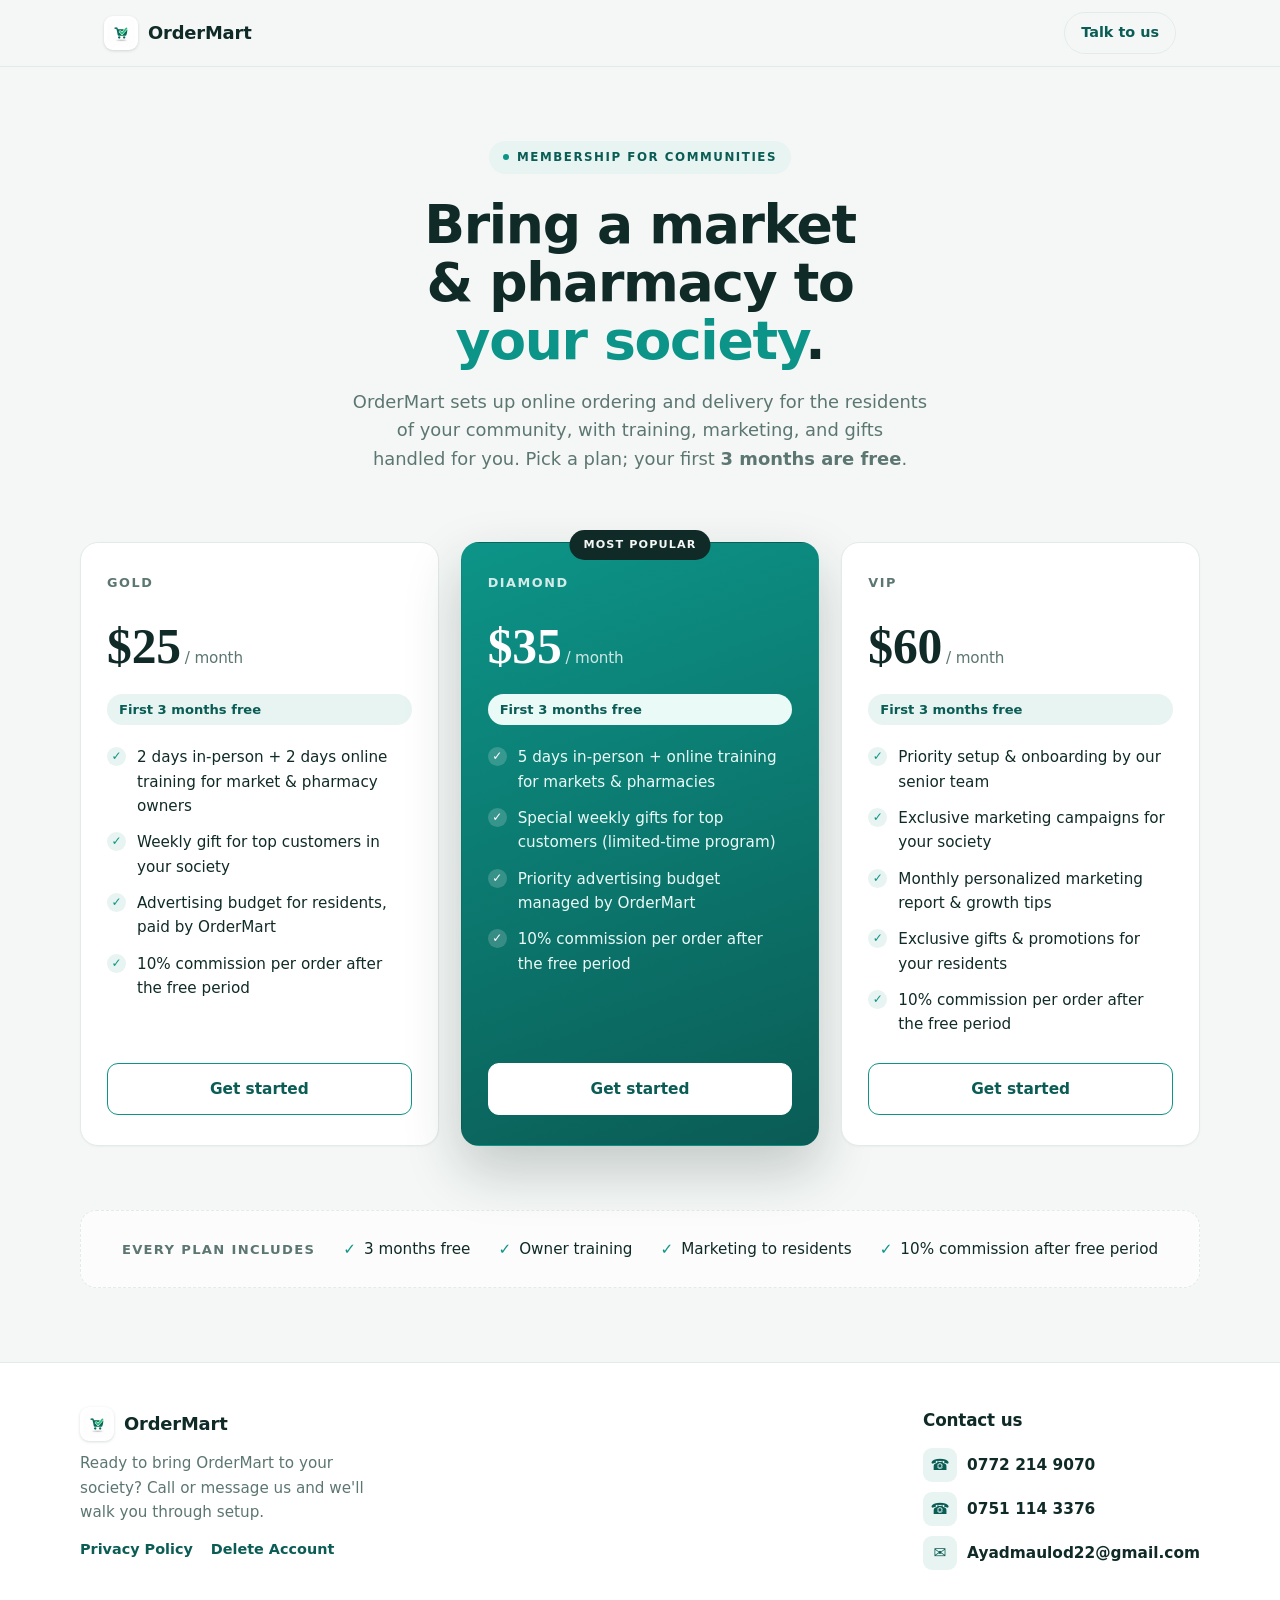
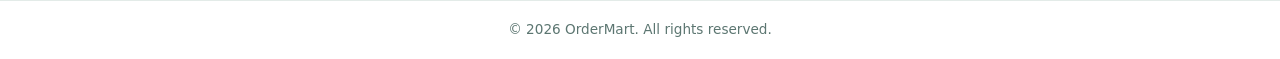
==== index.html @ f2f87ff2 "OrderMart website: homepage, privacy, account-deletion, SEO (sitemap, robots, Search Console tag) Co" ====
<!DOCTYPE html>
<html lang="en">
<head>
  <meta charset="UTF-8" />
  <meta name="viewport" content="width=device-width, initial-scale=1.0" />
  <meta name="google-site-verification" content="M1gVbE8zX278JZITqhYpVYBJbzsmgFXSFeLv3erfQag" />
  <title>OrderMart — Pharmacy &amp; Market Delivery in 20-30 Minutes</title>
  <meta name="description" content="OrderMart brings your local market and pharmacy together in one app, delivered to your door in 20 to 30 minutes. Membership plans for communities, first 3 months free." />
  <meta name="theme-color" content="#0d9488" />
  <link rel="canonical" href="./" />
  <link rel="icon" type="image/png" href="logo.png" />
  <link rel="apple-touch-icon" href="logo.png" />

  <!-- Open Graph / social -->
  <meta property="og:type" content="website" />
  <meta property="og:site_name" content="OrderMart" />
  <meta property="og:title" content="OrderMart — Pharmacy &amp; Market Delivery in 20-30 Minutes" />
  <meta property="og:description" content="Your local market and pharmacy, delivered to your door in 20 to 30 minutes. Membership plans for communities, first 3 months free." />
  <meta property="og:image" content="logo.png" />
  <meta name="twitter:card" content="summary" />

  <link rel="stylesheet" href="style.css" />

  <!-- Structured data: helps Google + AI search engines understand the brand -->
  <script type="application/ld+json">
  {
    "@context": "https://schema.org",
    "@type": "Organization",
    "name": "OrderMart",
    "description": "Order from your local market and pharmacy with fast 20-30 minute delivery to your community.",
    "logo": "logo.png",
    "email": "Ayadmaulod22@gmail.com",
    "telephone": ["+9647722149070", "+9647511143376"],
    "areaServed": "IQ"
  }
  </script>
</head>
<body>
  <header class="topbar">
    <div class="wrap row">
      <div class="brand"><img class="mark" src="logo.png" alt="OrderMart logo" /> OrderMart</div>
      <a class="nav-cta" href="#contact">Talk to us</a>
    </div>
  </header>

  <main>
    <section class="hero wrap">
      <span class="eyebrow"><span class="dot"></span> Membership for communities</span>
      <h1>Bring a market &amp; pharmacy to <span class="accent">your society</span>.</h1>
      <p class="lede">OrderMart sets up online ordering and delivery for the residents of your community, with training, marketing, and gifts handled for you. Pick a plan; your first <strong>3 months are free</strong>.</p>
    </section>

    <section class="pricing wrap">
      <div class="grid">

        <article class="card reveal">
          <span class="tier">Gold</span>
          <div class="price"><span class="amount">$25</span> <span class="per">/ month</span></div>
          <span class="free">First 3 months free</span>
          <ul>
            <li>2 days in-person + 2 days online training for market &amp; pharmacy owners</li>
            <li>Weekly gift for top customers in your society</li>
            <li>Advertising budget for residents, paid by OrderMart</li>
            <li>10% commission per order after the free period</li>
          </ul>
          <a class="cta" href="#contact">Get started</a>
        </article>

        <article class="card featured reveal">
          <span class="badge">Most popular</span>
          <span class="tier">Diamond</span>
          <div class="price"><span class="amount">$35</span> <span class="per">/ month</span></div>
          <span class="free">First 3 months free</span>
          <ul>
            <li>5 days in-person + online training for markets &amp; pharmacies</li>
            <li>Special weekly gifts for top customers (limited-time program)</li>
            <li>Priority advertising budget managed by OrderMart</li>
            <li>10% commission per order after the free period</li>
          </ul>
          <a class="cta" href="#contact">Get started</a>
        </article>

        <article class="card reveal">
          <span class="tier">VIP</span>
          <div class="price"><span class="amount">$60</span> <span class="per">/ month</span></div>
          <span class="free">First 3 months free</span>
          <ul>
            <li>Priority setup &amp; onboarding by our senior team</li>
            <li>Exclusive marketing campaigns for your society</li>
            <li>Monthly personalized marketing report &amp; growth tips</li>
            <li>Exclusive gifts &amp; promotions for your residents</li>
            <li>10% commission per order after the free period</li>
          </ul>
          <a class="cta" href="#contact">Get started</a>
        </article>

      </div>
    </section>

    <section class="includes wrap">
      <div class="includes-inner reveal">
        <span class="label">Every plan includes</span>
        <span class="item"><span class="tick">&#10003;</span> 3 months free</span>
        <span class="item"><span class="tick">&#10003;</span> Owner training</span>
        <span class="item"><span class="tick">&#10003;</span> Marketing to residents</span>
        <span class="item"><span class="tick">&#10003;</span> 10% commission after free period</span>
      </div>
    </section>
  </main>

  <footer id="contact">
    <div class="wrap frow">
      <div class="foot-brand">
        <div class="brand"><img class="mark" src="logo.png" alt="OrderMart logo" /> OrderMart</div>
        <p>Ready to bring OrderMart to your society? Call or message us and we'll walk you through setup.</p>
        <div class="foot-links">
          <a href="privacy.html">Privacy Policy</a>
          <a href="delete-account.html">Delete Account</a>
        </div>
      </div>
      <div>
        <h3>Contact us</h3>
        <div class="contact-list">
          <span class="cline"><span class="cico">&#9742;</span> <a href="tel:+9647722149070">0772 214 9070</a></span>
          <span class="cline"><span class="cico">&#9742;</span> <a href="tel:+9647511143376">0751 114 3376</a></span>
          <span class="cline"><span class="cico">&#9993;</span> <a href="mailto:Ayadmaulod22@gmail.com">Ayadmaulod22@gmail.com</a></span>
        </div>
      </div>
    </div>
    <div class="copyright">&copy; 2026 OrderMart. All rights reserved.</div>
  </footer>

  <script src="script.js"></script>
</body>
</html>
---- style.css ----
:root {
  --bg: #f4f7f5;
  --surface: #ffffff;
  --ink: #102b27;
  --muted: #5c7671;
  --line: #e3ebe8;
  --brand: #0d9488;
  --brand-deep: #0a5c55;
  --brand-soft: #e7f4f1;
  --shadow: 16, 43, 39;
  --font-sans: system-ui, -apple-system, "Segoe UI", Roboto, Helvetica, Arial, sans-serif;
  --font-serif: Georgia, "Times New Roman", serif;
}
@media (prefers-color-scheme: dark) {
  :root {
    --bg: #0b1815; --surface: #12231f; --ink: #e9f2ef; --muted: #93aaa4;
    --line: #21362f; --brand: #2dd4bf; --brand-deep: #5eead4; --brand-soft: #14312b; --shadow: 0,0,0;
  }
}

* { box-sizing: border-box; }
html { scroll-behavior: smooth; }
body {
  margin: 0; background: var(--bg); color: var(--ink);
  font-family: var(--font-sans); line-height: 1.6; -webkit-font-smoothing: antialiased;
}
a { color: inherit; text-decoration: none; }
.wrap { width: 100%; max-width: 1120px; margin: 0 auto; padding: 0 24px; }

.topbar {
  position: sticky; top: 0; z-index: 20;
  background: color-mix(in srgb, var(--bg) 86%, transparent);
  backdrop-filter: blur(10px); border-bottom: 1px solid var(--line);
}
.topbar .row { display: flex; align-items: center; justify-content: space-between; height: 66px; }
.brand { display: flex; align-items: center; gap: 10px; font-weight: 800; font-size: 1.12rem; letter-spacing: -0.01em; }
.brand .mark {
  width: 34px; height: 34px; border-radius: 9px; flex: 0 0 auto;
  background: #fff; padding: 3px; object-fit: contain; box-shadow: 0 1px 3px rgba(var(--shadow), .16);
}
.topbar .nav-cta {
  font-weight: 600; font-size: .9rem; color: var(--brand-deep);
  border: 1px solid var(--line); padding: 8px 16px; border-radius: 999px; transition: border-color .2s, background .2s;
}
.topbar .nav-cta:hover { border-color: var(--brand); background: var(--brand-soft); }

.hero { text-align: center; padding: 74px 0 20px; }
.eyebrow {
  display: inline-flex; align-items: center; gap: 8px;
  font-size: .74rem; font-weight: 700; letter-spacing: .13em; text-transform: uppercase;
  color: var(--brand-deep); background: var(--brand-soft); padding: 7px 14px; border-radius: 999px; margin-bottom: 22px;
}
.eyebrow .dot { width: 6px; height: 6px; border-radius: 50%; background: var(--brand); }
.hero h1 {
  font-size: clamp(2.1rem, 5vw, 3.35rem); line-height: 1.08; letter-spacing: -0.025em;
  font-weight: 800; margin: 0 auto 18px; max-width: 15ch; text-wrap: balance;
}
.hero h1 .accent { color: var(--brand); }
.hero p.lede { font-size: 1.12rem; color: var(--muted); max-width: 56ch; margin: 0 auto; text-wrap: balance; }

.pricing { padding: 48px 0 24px; }
.grid { display: grid; grid-template-columns: repeat(3, 1fr); gap: 22px; align-items: stretch; }
.card {
  position: relative; background: var(--surface); border: 1px solid var(--line);
  border-radius: 18px; padding: 30px 26px; display: flex; flex-direction: column;
  box-shadow: 0 1px 2px rgba(var(--shadow), .04);
  transition: transform .25s ease, box-shadow .25s ease, border-color .25s ease;
}
.card:hover { transform: translateY(-6px); box-shadow: 0 18px 40px rgba(var(--shadow), .12); }
.card .tier { font-size: .8rem; font-weight: 700; letter-spacing: .12em; text-transform: uppercase; color: var(--muted); }
.card .price { font-family: var(--font-serif); font-weight: 700; margin: 14px 0 2px; letter-spacing: -0.01em; }
.card .price .amount { font-size: 3.1rem; color: var(--ink); font-variant-numeric: tabular-nums; }
.card .price .per { font-family: var(--font-sans); font-size: .95rem; font-weight: 500; color: var(--muted); }
.card .free {
  display: inline-block; margin: 6px 0 20px; font-size: .82rem; font-weight: 700;
  color: var(--brand-deep); background: var(--brand-soft); padding: 5px 12px; border-radius: 999px;
}
.card ul { list-style: none; margin: 0 0 26px; padding: 0; display: flex; flex-direction: column; gap: 12px; }
.card li { position: relative; padding-left: 30px; font-size: .95rem; color: var(--ink); }
.card li::before { content: ""; position: absolute; left: 0; top: 2px; width: 19px; height: 19px; border-radius: 50%; background: var(--brand-soft); }
.card li::after { content: "\2713"; position: absolute; left: 0; top: 2px; width: 19px; height: 19px; display: grid; place-items: center; font-size: 12px; font-weight: 800; color: var(--brand); }
.card .cta {
  margin-top: auto; text-align: center; font-weight: 700; font-size: .96rem;
  padding: 13px 18px; border-radius: 11px; border: 1px solid var(--brand);
  color: var(--brand-deep); background: transparent; transition: background .2s, color .2s, transform .1s;
}
.card .cta:hover { background: var(--brand-soft); }
.card .cta:active { transform: translateY(1px); }

.card.featured {
  background: linear-gradient(160deg, var(--brand), var(--brand-deep));
  border-color: transparent; color: #eafaf7; transform: translateY(-10px);
  box-shadow: 0 24px 55px rgba(var(--shadow), .22);
}
.card.featured:hover { transform: translateY(-16px); }
.card.featured .tier { color: rgba(255,255,255,.82); }
.card.featured .price .amount { color: #fff; }
.card.featured .price .per { color: rgba(255,255,255,.8); }
.card.featured .free { color: #0a5c55; background: #eafaf7; }
.card.featured li { color: #eafaf7; }
.card.featured li::before { background: rgba(255,255,255,.18); }
.card.featured li::after { color: #fff; }
.card.featured .cta { background: #fff; color: var(--brand-deep); border-color: #fff; }
.card.featured .cta:hover { background: #eafaf7; }
.badge {
  position: absolute; top: -13px; left: 50%; transform: translateX(-50%);
  background: var(--ink); color: var(--bg); font-size: .7rem; font-weight: 800;
  letter-spacing: .1em; text-transform: uppercase; padding: 6px 14px; border-radius: 999px; white-space: nowrap;
}

.includes { padding: 40px 0 10px; }
.includes-inner {
  border: 1px dashed var(--line); border-radius: 16px; padding: 26px 28px;
  display: flex; flex-wrap: wrap; align-items: center; gap: 14px 28px; justify-content: center;
  background: color-mix(in srgb, var(--surface) 60%, transparent);
}
.includes-inner .label { font-weight: 700; color: var(--muted); font-size: .82rem; letter-spacing: .1em; text-transform: uppercase; }
.includes-inner .item { display: inline-flex; align-items: center; gap: 8px; font-size: .95rem; color: var(--ink); }
.includes-inner .item .tick { color: var(--brand); font-weight: 800; }

footer { margin-top: 64px; background: var(--surface); border-top: 1px solid var(--line); }
footer .frow { display: flex; flex-wrap: wrap; gap: 30px; justify-content: space-between; padding: 44px 0 30px; }
footer h3 { font-size: 1.05rem; margin: 0 0 14px; letter-spacing: -0.01em; }
footer .contact-list { display: flex; flex-direction: column; gap: 10px; }
footer .cline { display: inline-flex; align-items: center; gap: 10px; color: var(--muted); font-size: .96rem; }
footer .cline a { color: var(--ink); font-weight: 600; }
footer .cline a:hover { color: var(--brand); }
footer .cico { width: 34px; height: 34px; border-radius: 9px; flex: 0 0 auto; display: grid; place-items: center; background: var(--brand-soft); color: var(--brand-deep); }
footer .foot-brand { max-width: 320px; }
footer .foot-brand p { color: var(--muted); font-size: .95rem; margin: 10px 0 0; }
footer .foot-links { display: flex; gap: 18px; margin-top: 14px; font-size: .9rem; }
footer .foot-links a { color: var(--brand-deep); font-weight: 600; }
footer .foot-links a:hover { text-decoration: underline; }
.copyright { border-top: 1px solid var(--line); padding: 18px 0; text-align: center; color: var(--muted); font-size: .85rem; }

@media (max-width: 860px) {
  .grid { grid-template-columns: 1fr; max-width: 440px; margin: 0 auto; }
  .card.featured { transform: none; }
  .card.featured:hover { transform: translateY(-6px); }
  .hero { padding-top: 54px; }
}
@media (prefers-reduced-motion: reduce) { * { transition: none !important; animation: none !important; } }

.reveal { opacity: 0; transform: translateY(22px); transition: opacity .6s ease, transform .6s ease; }
.reveal.in { opacity: 1; transform: none; }
:focus-visible { outline: 2px solid var(--brand); outline-offset: 3px; border-radius: 4px; }
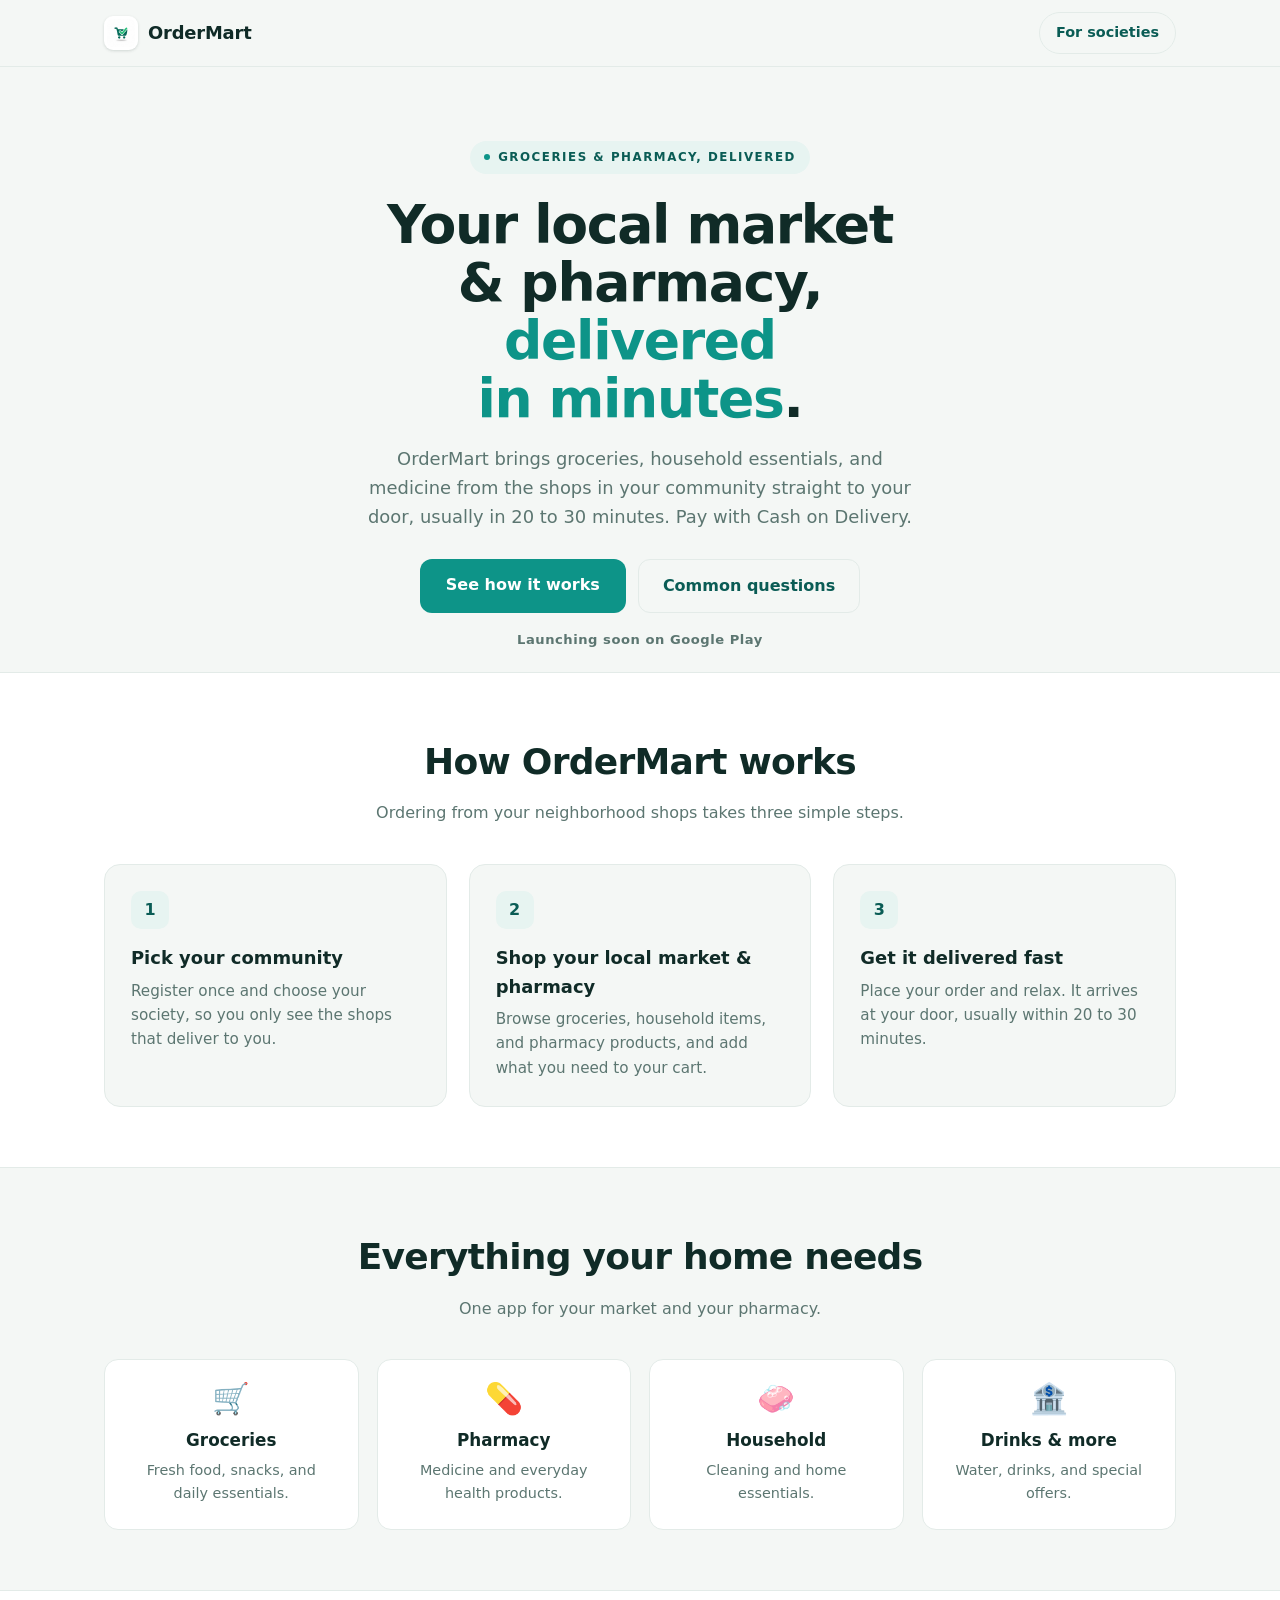
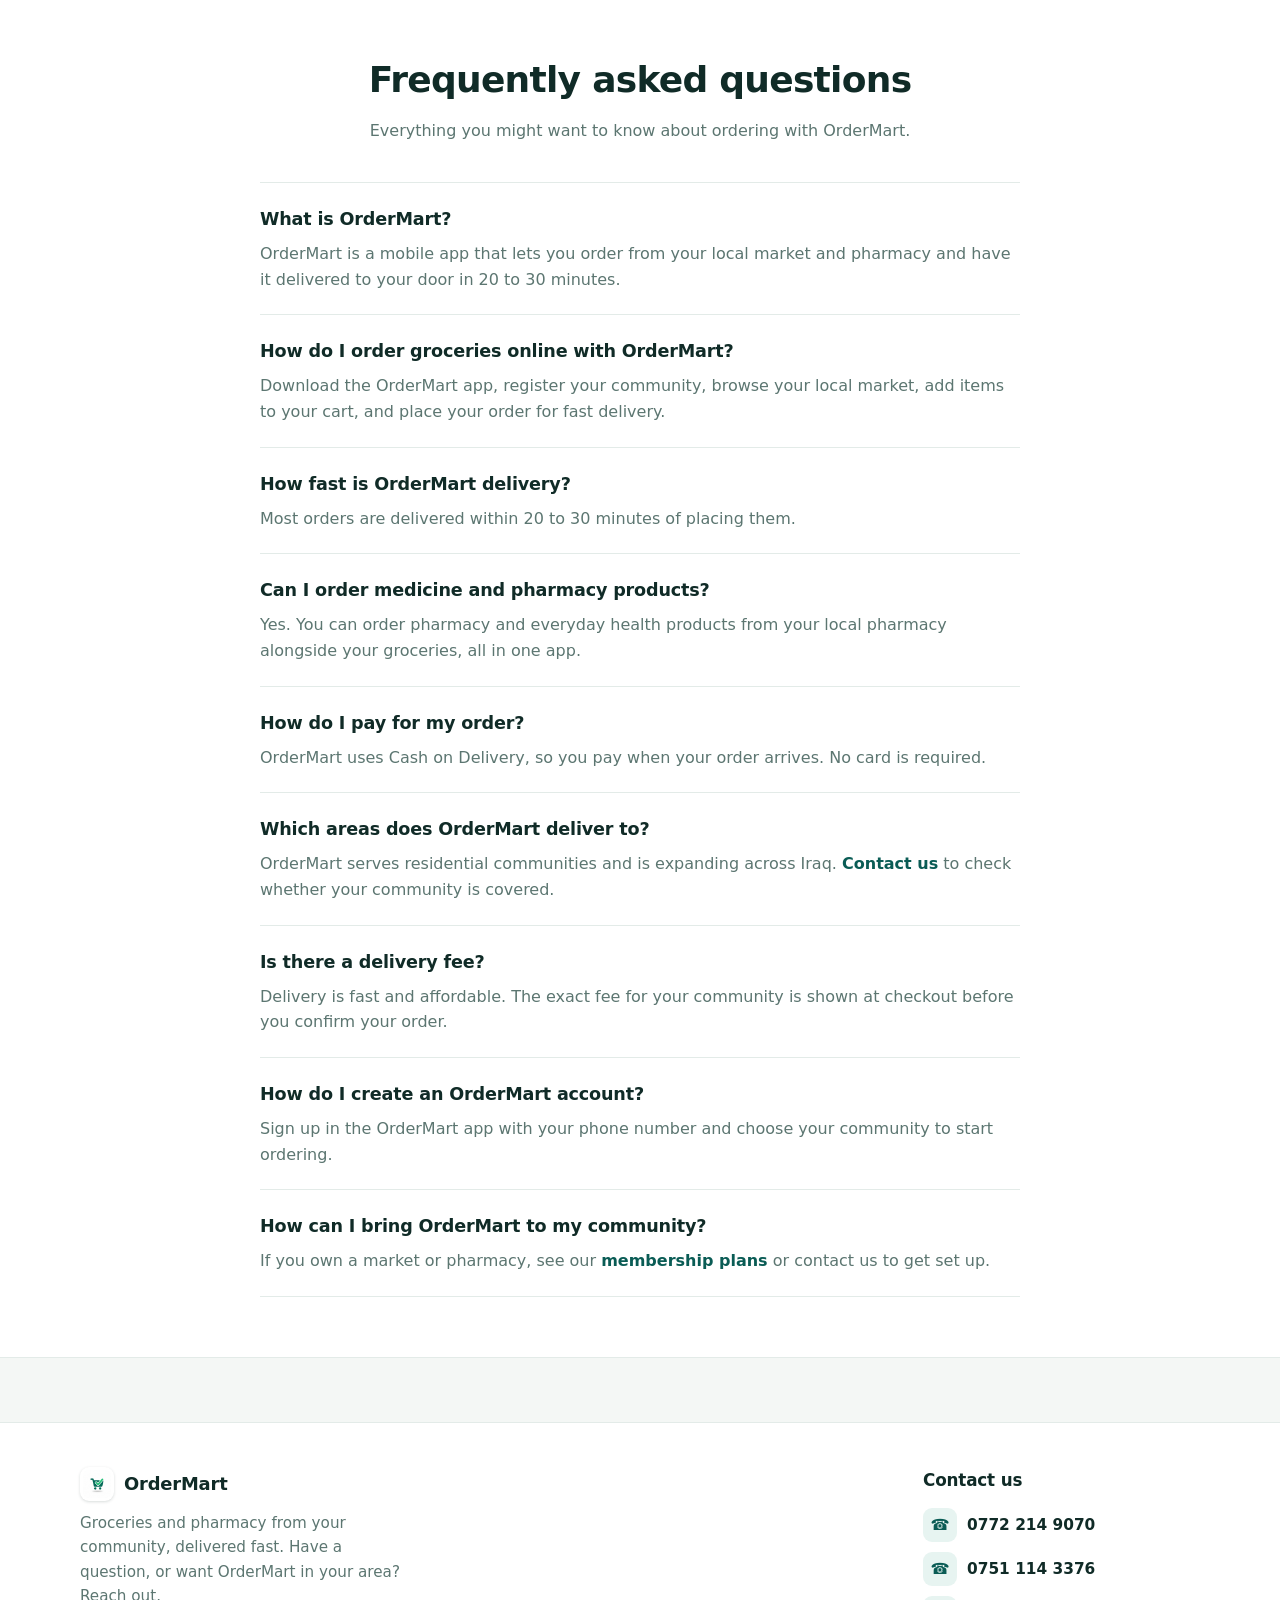
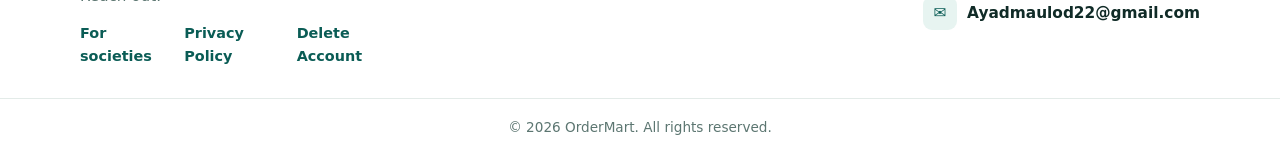
==== commit c09fbe17: "Customer homepage + FAQ (SEO rich results) + split owner pricing to pricing.html Co-Authored-By: Cla" ====
--- a/index.html
+++ b/index.html
@@ -4,106 +4,128 @@
   <meta charset="UTF-8" />
   <meta name="viewport" content="width=device-width, initial-scale=1.0" />
   <meta name="google-site-verification" content="M1gVbE8zX278JZITqhYpVYBJbzsmgFXSFeLv3erfQag" />
-  <title>OrderMart — Pharmacy &amp; Market Delivery in 20-30 Minutes</title>
-  <meta name="description" content="OrderMart brings your local market and pharmacy together in one app, delivered to your door in 20 to 30 minutes. Membership plans for communities, first 3 months free." />
+  <title>OrderMart — Order Groceries &amp; Pharmacy, Delivered in 20-30 Minutes</title>
+  <meta name="description" content="OrderMart delivers from your local market and pharmacy to your door in 20 to 30 minutes. Order groceries, household essentials, and medicine with Cash on Delivery. Serving communities across Iraq." />
+  <meta name="keywords" content="grocery delivery, pharmacy delivery, online market, fast delivery, order medicine online, OrderMart, Iraq" />
   <meta name="theme-color" content="#0d9488" />
   <link rel="canonical" href="./" />
   <link rel="icon" type="image/png" href="logo.png" />
   <link rel="apple-touch-icon" href="logo.png" />
 
-  <!-- Open Graph / social -->
   <meta property="og:type" content="website" />
   <meta property="og:site_name" content="OrderMart" />
-  <meta property="og:title" content="OrderMart — Pharmacy &amp; Market Delivery in 20-30 Minutes" />
-  <meta property="og:description" content="Your local market and pharmacy, delivered to your door in 20 to 30 minutes. Membership plans for communities, first 3 months free." />
+  <meta property="og:title" content="OrderMart — Groceries &amp; Pharmacy Delivered in 20-30 Minutes" />
+  <meta property="og:description" content="Order from your local market and pharmacy and get it delivered in 20 to 30 minutes. Cash on Delivery. Serving communities across Iraq." />
   <meta property="og:image" content="logo.png" />
   <meta name="twitter:card" content="summary" />
 
   <link rel="stylesheet" href="style.css" />
 
-  <!-- Structured data: helps Google + AI search engines understand the brand -->
   <script type="application/ld+json">
   {
     "@context": "https://schema.org",
     "@type": "Organization",
     "name": "OrderMart",
+    "url": "https://ordermart.github.io/",
+    "logo": "https://ordermart.github.io/logo.png",
     "description": "Order from your local market and pharmacy with fast 20-30 minute delivery to your community.",
-    "logo": "logo.png",
     "email": "Ayadmaulod22@gmail.com",
     "telephone": ["+9647722149070", "+9647511143376"],
     "areaServed": "IQ"
+  }
+  </script>
+
+  <script type="application/ld+json">
+  {
+    "@context": "https://schema.org",
+    "@type": "FAQPage",
+    "mainEntity": [
+      { "@type": "Question", "name": "What is OrderMart?",
+        "acceptedAnswer": { "@type": "Answer", "text": "OrderMart is a mobile app that lets you order from your local market and pharmacy and have it delivered to your door in 20 to 30 minutes." } },
+      { "@type": "Question", "name": "How do I order groceries online with OrderMart?",
+        "acceptedAnswer": { "@type": "Answer", "text": "Download the OrderMart app, register your community, browse your local market, add items to your cart, and place your order for fast delivery." } },
+      { "@type": "Question", "name": "How fast is OrderMart delivery?",
+        "acceptedAnswer": { "@type": "Answer", "text": "Most orders are delivered within 20 to 30 minutes of placing them." } },
+      { "@type": "Question", "name": "Can I order medicine and pharmacy products?",
+        "acceptedAnswer": { "@type": "Answer", "text": "Yes. You can order pharmacy and everyday health products from your local pharmacy alongside your groceries, all in one app." } },
+      { "@type": "Question", "name": "How do I pay for my order?",
+        "acceptedAnswer": { "@type": "Answer", "text": "OrderMart uses Cash on Delivery, so you pay when your order arrives. No card is required." } },
+      { "@type": "Question", "name": "Which areas does OrderMart deliver to?",
+        "acceptedAnswer": { "@type": "Answer", "text": "OrderMart serves residential communities and is expanding across Iraq. Contact us to check whether your community is covered." } },
+      { "@type": "Question", "name": "Is there a delivery fee?",
+        "acceptedAnswer": { "@type": "Answer", "text": "Delivery is fast and affordable. The exact fee for your community is shown at checkout before you confirm your order." } },
+      { "@type": "Question", "name": "How do I create an OrderMart account?",
+        "acceptedAnswer": { "@type": "Answer", "text": "Sign up in the OrderMart app with your phone number and choose your community to start ordering." } }
+    ]
   }
   </script>
 </head>
 <body>
   <header class="topbar">
     <div class="wrap row">
-      <div class="brand"><img class="mark" src="logo.png" alt="OrderMart logo" /> OrderMart</div>
-      <a class="nav-cta" href="#contact">Talk to us</a>
+      <a class="brand" href="./"><img class="mark" src="logo.png" alt="OrderMart logo" /> OrderMart</a>
+      <a class="nav-cta" href="pricing.html">For societies</a>
     </div>
   </header>
 
   <main>
     <section class="hero wrap">
-      <span class="eyebrow"><span class="dot"></span> Membership for communities</span>
-      <h1>Bring a market &amp; pharmacy to <span class="accent">your society</span>.</h1>
-      <p class="lede">OrderMart sets up online ordering and delivery for the residents of your community, with training, marketing, and gifts handled for you. Pick a plan; your first <strong>3 months are free</strong>.</p>
+      <span class="eyebrow"><span class="dot"></span> Groceries &amp; pharmacy, delivered</span>
+      <h1>Your local market &amp; pharmacy, <span class="accent">delivered in minutes</span>.</h1>
+      <p class="lede">OrderMart brings groceries, household essentials, and medicine from the shops in your community straight to your door, usually in 20 to 30 minutes. Pay with Cash on Delivery.</p>
+      <div class="cta-row">
+        <a class="btn-primary" href="#how">See how it works</a>
+        <a class="btn-ghost" href="#faq">Common questions</a>
+      </div>
+      <span class="soon">Launching soon on Google Play</span>
     </section>
 
-    <section class="pricing wrap">
-      <div class="grid">
-
-        <article class="card reveal">
-          <span class="tier">Gold</span>
-          <div class="price"><span class="amount">$25</span> <span class="per">/ month</span></div>
-          <span class="free">First 3 months free</span>
-          <ul>
-            <li>2 days in-person + 2 days online training for market &amp; pharmacy owners</li>
-            <li>Weekly gift for top customers in your society</li>
-            <li>Advertising budget for residents, paid by OrderMart</li>
-            <li>10% commission per order after the free period</li>
-          </ul>
-          <a class="cta" href="#contact">Get started</a>
-        </article>
-
-        <article class="card featured reveal">
-          <span class="badge">Most popular</span>
-          <span class="tier">Diamond</span>
-          <div class="price"><span class="amount">$35</span> <span class="per">/ month</span></div>
-          <span class="free">First 3 months free</span>
-          <ul>
-            <li>5 days in-person + online training for markets &amp; pharmacies</li>
-            <li>Special weekly gifts for top customers (limited-time program)</li>
-            <li>Priority advertising budget managed by OrderMart</li>
-            <li>10% commission per order after the free period</li>
-          </ul>
-          <a class="cta" href="#contact">Get started</a>
-        </article>
-
-        <article class="card reveal">
-          <span class="tier">VIP</span>
-          <div class="price"><span class="amount">$60</span> <span class="per">/ month</span></div>
-          <span class="free">First 3 months free</span>
-          <ul>
-            <li>Priority setup &amp; onboarding by our senior team</li>
-            <li>Exclusive marketing campaigns for your society</li>
-            <li>Monthly personalized marketing report &amp; growth tips</li>
-            <li>Exclusive gifts &amp; promotions for your residents</li>
-            <li>10% commission per order after the free period</li>
-          </ul>
-          <a class="cta" href="#contact">Get started</a>
-        </article>
-
+    <section class="section alt" id="how">
+      <div class="wrap">
+        <div class="section-head">
+          <h2>How OrderMart works</h2>
+          <p>Ordering from your neighborhood shops takes three simple steps.</p>
+        </div>
+        <div class="steps">
+          <div class="step reveal"><div class="num">1</div><h3>Pick your community</h3><p>Register once and choose your society, so you only see the shops that deliver to you.</p></div>
+          <div class="step reveal"><div class="num">2</div><h3>Shop your local market &amp; pharmacy</h3><p>Browse groceries, household items, and pharmacy products, and add what you need to your cart.</p></div>
+          <div class="step reveal"><div class="num">3</div><h3>Get it delivered fast</h3><p>Place your order and relax. It arrives at your door, usually within 20 to 30 minutes.</p></div>
+        </div>
       </div>
     </section>
 
-    <section class="includes wrap">
-      <div class="includes-inner reveal">
-        <span class="label">Every plan includes</span>
-        <span class="item"><span class="tick">&#10003;</span> 3 months free</span>
-        <span class="item"><span class="tick">&#10003;</span> Owner training</span>
-        <span class="item"><span class="tick">&#10003;</span> Marketing to residents</span>
-        <span class="item"><span class="tick">&#10003;</span> 10% commission after free period</span>
+    <section class="section">
+      <div class="wrap">
+        <div class="section-head">
+          <h2>Everything your home needs</h2>
+          <p>One app for your market and your pharmacy.</p>
+        </div>
+        <div class="cats">
+          <div class="cat reveal"><div class="ico">&#128722;</div><h3>Groceries</h3><p>Fresh food, snacks, and daily essentials.</p></div>
+          <div class="cat reveal"><div class="ico">&#128138;</div><h3>Pharmacy</h3><p>Medicine and everyday health products.</p></div>
+          <div class="cat reveal"><div class="ico">&#129532;</div><h3>Household</h3><p>Cleaning and home essentials.</p></div>
+          <div class="cat reveal"><div class="ico">&#127974;</div><h3>Drinks &amp; more</h3><p>Water, drinks, and special offers.</p></div>
+        </div>
+      </div>
+    </section>
+
+    <section class="section alt" id="faq">
+      <div class="wrap">
+        <div class="section-head">
+          <h2>Frequently asked questions</h2>
+          <p>Everything you might want to know about ordering with OrderMart.</p>
+        </div>
+        <div class="faq">
+          <div class="faq-item"><h3>What is OrderMart?</h3><p>OrderMart is a mobile app that lets you order from your local market and pharmacy and have it delivered to your door in 20 to 30 minutes.</p></div>
+          <div class="faq-item"><h3>How do I order groceries online with OrderMart?</h3><p>Download the OrderMart app, register your community, browse your local market, add items to your cart, and place your order for fast delivery.</p></div>
+          <div class="faq-item"><h3>How fast is OrderMart delivery?</h3><p>Most orders are delivered within 20 to 30 minutes of placing them.</p></div>
+          <div class="faq-item"><h3>Can I order medicine and pharmacy products?</h3><p>Yes. You can order pharmacy and everyday health products from your local pharmacy alongside your groceries, all in one app.</p></div>
+          <div class="faq-item"><h3>How do I pay for my order?</h3><p>OrderMart uses Cash on Delivery, so you pay when your order arrives. No card is required.</p></div>
+          <div class="faq-item"><h3>Which areas does OrderMart deliver to?</h3><p>OrderMart serves residential communities and is expanding across Iraq. <a href="#contact">Contact us</a> to check whether your community is covered.</p></div>
+          <div class="faq-item"><h3>Is there a delivery fee?</h3><p>Delivery is fast and affordable. The exact fee for your community is shown at checkout before you confirm your order.</p></div>
+          <div class="faq-item"><h3>How do I create an OrderMart account?</h3><p>Sign up in the OrderMart app with your phone number and choose your community to start ordering.</p></div>
+          <div class="faq-item"><h3>How can I bring OrderMart to my community?</h3><p>If you own a market or pharmacy, see our <a href="pricing.html">membership plans</a> or contact us to get set up.</p></div>
+        </div>
       </div>
     </section>
   </main>
@@ -112,8 +134,9 @@
     <div class="wrap frow">
       <div class="foot-brand">
         <div class="brand"><img class="mark" src="logo.png" alt="OrderMart logo" /> OrderMart</div>
-        <p>Ready to bring OrderMart to your society? Call or message us and we'll walk you through setup.</p>
+        <p>Groceries and pharmacy from your community, delivered fast. Have a question, or want OrderMart in your area? Reach out.</p>
         <div class="foot-links">
+          <a href="pricing.html">For societies</a>
           <a href="privacy.html">Privacy Policy</a>
           <a href="delete-account.html">Delete Account</a>
         </div>
--- a/style.css
+++ b/style.css
@@ -144,3 +144,42 @@
 .reveal { opacity: 0; transform: translateY(22px); transition: opacity .6s ease, transform .6s ease; }
 .reveal.in { opacity: 1; transform: none; }
 :focus-visible { outline: 2px solid var(--brand); outline-offset: 3px; border-radius: 4px; }
+
+/* ---- Customer homepage sections ---- */
+.hero .cta-row { display: flex; gap: 12px; justify-content: center; margin-top: 28px; flex-wrap: wrap; }
+.btn-primary { background: var(--brand); color: #fff; padding: 13px 26px; border-radius: 12px; font-weight: 700; transition: background .2s, transform .1s; }
+.btn-primary:hover { background: var(--brand-deep); }
+.btn-primary:active { transform: translateY(1px); }
+.btn-ghost { border: 1px solid var(--line); padding: 13px 24px; border-radius: 12px; font-weight: 600; color: var(--brand-deep); transition: background .2s, border-color .2s; }
+.btn-ghost:hover { background: var(--brand-soft); border-color: var(--brand); }
+.soon { display: inline-block; margin-top: 16px; font-size: .82rem; font-weight: 700; letter-spacing: .04em; color: var(--muted); }
+
+.section { padding: 60px 0; }
+.section.alt { background: var(--surface); border-top: 1px solid var(--line); border-bottom: 1px solid var(--line); }
+.section-head { text-align: center; max-width: 640px; margin: 0 auto 38px; }
+.section-head h2 { font-size: clamp(1.6rem, 3.5vw, 2.25rem); letter-spacing: -0.02em; margin: 0 0 10px; text-wrap: balance; }
+.section-head p { color: var(--muted); margin: 0; }
+
+.steps { display: grid; grid-template-columns: repeat(3, 1fr); gap: 22px; }
+.step { background: var(--surface); border: 1px solid var(--line); border-radius: 16px; padding: 26px; }
+.section.alt .step { background: var(--bg); }
+.step .num { width: 38px; height: 38px; border-radius: 10px; background: var(--brand-soft); color: var(--brand-deep); font-weight: 800; display: grid; place-items: center; margin-bottom: 15px; font-variant-numeric: tabular-nums; }
+.step h3 { margin: 0 0 6px; font-size: 1.12rem; }
+.step p { margin: 0; color: var(--muted); font-size: .95rem; }
+
+.cats { display: grid; grid-template-columns: repeat(auto-fit, minmax(200px, 1fr)); gap: 18px; }
+.cat { background: var(--surface); border: 1px solid var(--line); border-radius: 14px; padding: 24px; text-align: center; }
+.cat .ico { font-size: 1.9rem; line-height: 1; }
+.cat h3 { margin: 12px 0 5px; font-size: 1.05rem; }
+.cat p { margin: 0; color: var(--muted); font-size: .9rem; }
+
+.faq { max-width: 760px; margin: 0 auto; }
+.faq-item { border-bottom: 1px solid var(--line); padding: 22px 0; }
+.faq-item:first-child { border-top: 1px solid var(--line); }
+.faq-item h3 { margin: 0 0 8px; font-size: 1.1rem; letter-spacing: -0.01em; }
+.faq-item p { margin: 0; color: var(--muted); }
+.faq-item p a { color: var(--brand-deep); font-weight: 600; }
+
+@media (max-width: 760px) {
+  .steps { grid-template-columns: 1fr; }
+}
